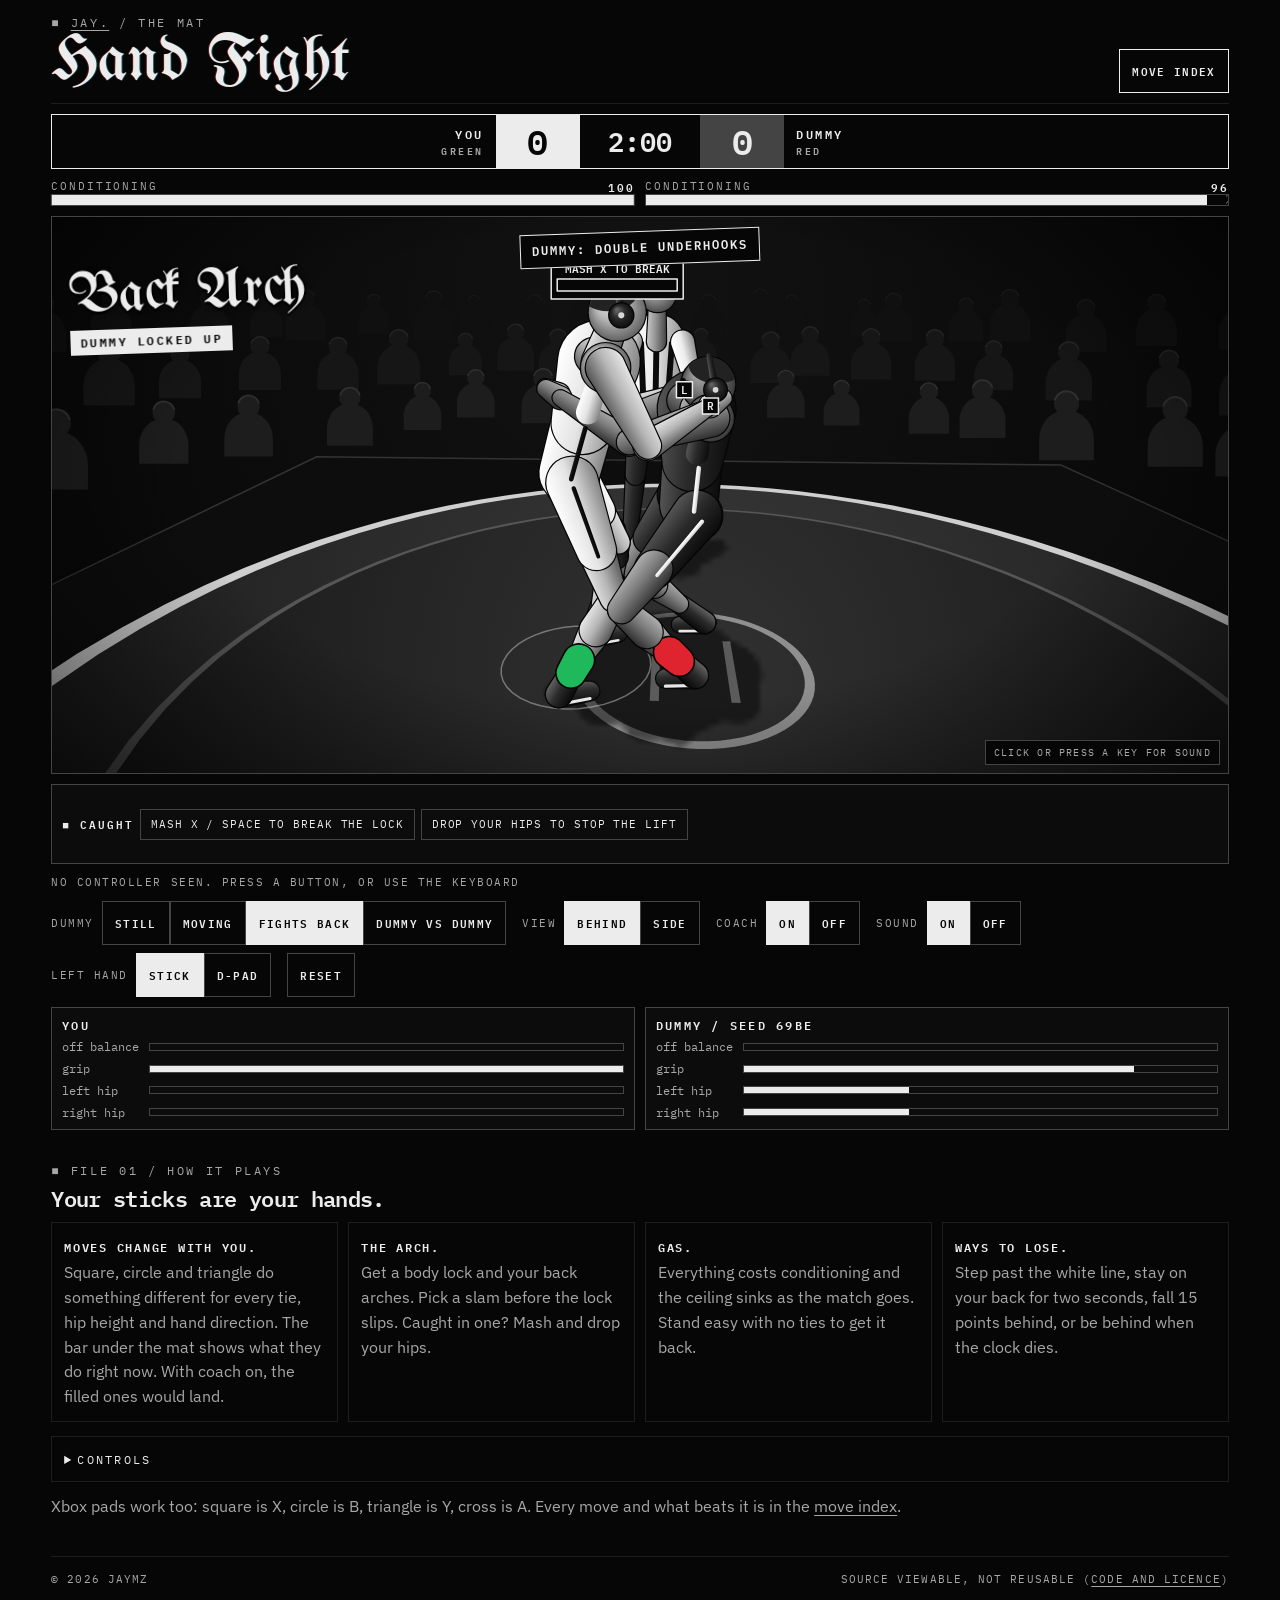
==== index.html @ d969479d "hand fight: browser wrestling game and move index" ====
<!doctype html>
<!-- hand fight · © 2026 Jay · https://ag0nyy-ops.github.io/wrestle/ · source viewable, not reusable (LICENSE) -->
<html lang="en">
<head>
  <meta charset="utf-8">
  <meta name="viewport" content="width=device-width,initial-scale=1">
  <title>Hand Fight — jay.</title>
  <meta name="description" content="A wrestling game in the browser. Your sticks are your hands, your triggers are your hips.">
  <meta name="theme-color" content="#060606">
  <link rel="icon" href="assets/favicon.svg" type="image/svg+xml">
  <link rel="preload" href="assets/fonts/ibm-plex-mono-400-latin.woff2" as="font" type="font/woff2" crossorigin>
  <link rel="preload" href="assets/fonts/unifrakturmaguntia-400-latin.woff2" as="font" type="font/woff2" crossorigin>
  <link rel="stylesheet" href="css/style.css">
</head>
<body>
<a class="skip" href="#mat">Skip to the mat</a>
<div class="wrap">
  <header class="top">
    <div>
      <p class="label"><a href="/">jay.</a> / the mat</p>
      <h1>Hand Fight</h1>
    </div>
    <nav aria-label="Pages"><a class="btn" href="moves.html" target="_blank" rel="noopener">Move index</a></nav>
  </header>

  <div id="board" aria-label="Scoreboard">
    <span class="side l"><b id="sw0">you</b><small>green</small></span><strong id="sc0">0</strong><div id="clock" role="timer">2:00</div><strong id="sc1">0</strong><span class="side"><b id="sw1">dummy</b><small>red</small></span>
  </div>
  <div class="tanks" aria-label="Conditioning">
    <div class="tank"><span>conditioning <b id="cn0">100</b></span><div class="gauge"><i id="c0"></i><u id="cap0"></u></div></div>
    <div class="tank"><span>conditioning <b id="cn1">100</b></span><div class="gauge"><i id="c1"></i><u id="cap1"></u></div></div>
  </div>

  <main class="stage" id="mat" tabindex="-1">
    <canvas id="c" role="img" aria-label="Two wrestlers and a referee on a mat"></canvas>
    <div class="atmosphere" aria-hidden="true"></div>
    <div id="msg" role="status" hidden></div>
    <div id="call" aria-hidden="true" hidden><b></b><span></span></div>
    <p id="hear" hidden>click or press a key for sound</p>
  </main>
  <div id="moves" aria-label="What your buttons do right now"></div>
  <p id="pad" role="status">no controller seen. press a button, or use the keyboard</p>

  <div class="row">
    <div class="seg" id="mode"><em>Dummy</em><button id="m-still" data-v="still">Still</button><button id="m-move" data-v="move">Moving</button><button id="m-fight" data-v="fight">Fights back</button><button id="m-watch" data-v="watch">Dummy vs dummy</button></div>
    <div class="seg" id="cam"><em>View</em><button id="v-behind" data-v="behind">Behind</button><button id="v-side" data-v="side">Side</button></div>
    <div class="seg" id="coach"><em>Coach</em><button id="a-on" data-v="on">On</button><button id="a-off" data-v="off">Off</button></div>
    <div class="seg" id="sound"><em>Sound</em><button id="s-on" data-v="on">On</button><button id="s-off" data-v="off">Off</button></div>
    <div class="seg" id="lh"><em>Left hand</em><button id="h-stick" data-v="stick">Stick</button><button id="h-dpad" data-v="dpad">D-pad</button></div>
    <button id="reset">Reset</button>
  </div>

  <div class="read">
    <div class="card"><b id="n0">you</b><span>off balance</span><div class="bar"><i id="b0"></i></div><span>grip</span><div class="bar"><i id="s0"></i></div><span>left hip</span><div class="bar"><i id="l0"></i></div><span>right hip</span><div class="bar"><i id="r0"></i></div></div>
    <div class="card"><b id="n1">dummy</b><span>off balance</span><div class="bar"><i id="b1"></i></div><span>grip</span><div class="bar"><i id="s1"></i></div><span>left hip</span><div class="bar"><i id="l1"></i></div><span>right hip</span><div class="bar"><i id="r1"></i></div></div>
  </div>

  <section aria-labelledby="how">
    <p class="label">file 01 / how it plays</p>
    <h2 id="how">Your sticks are your hands.</h2>
    <ul class="rules">
      <li><b>Moves change with you.</b> Square, circle and triangle do something different for every tie, hip height and hand direction. The bar under the mat shows what they do right now. With coach on, the filled ones would land.</li>
      <li><b>The arch.</b> Get a body lock and your back arches. Pick a slam before the lock slips. Caught in one? Mash and drop your hips.</li>
      <li><b>Gas.</b> Everything costs conditioning and the ceiling sinks as the match goes. Stand easy with no ties to get it back.</li>
      <li><b>Ways to lose.</b> Step past the white line, stay on your back for two seconds, fall 15 points behind, or be behind when the clock dies.</li>
    </ul>
    <details id="help"><summary>Controls</summary><div class="tw"><table>
      <tr><th>Action</th><th>Controller</th><th>Keyboard</th></tr>
      <tr><td>Left hand</td><td>Left stick or D-pad</td><td>W A S D</td></tr>
      <tr><td>Right hand</td><td>Right stick</td><td>I J K L</td></tr>
      <tr><td>Drop left / right hip</td><td>L2 / R2</td><td>Q / O (add Shift for all the way)</td></tr>
      <tr><td>Grab a wrist (hold)</td><td>L1 / R1</td><td>E / U</td></tr>
      <tr><td>Moves</td><td>Square / circle / triangle</td><td>1 / 2 / 3</td></tr>
      <tr><td>Get up, break a lock</td><td>Mash cross</td><td>Mash Space</td></tr>
      <tr><td>Walk in or back</td><td>Both hands fully up or down</td><td>W + I or S + K</td></tr>
      <tr><td>Circle</td><td>Both hands fully left or right</td><td>A + J or D + L</td></tr>
      <tr><td>Shoot</td><td>Hips low, throw both hands forward</td><td>Q + O, then W + I</td></tr>
      <tr><td>Sprawl</td><td>Pull both hands down as they come in</td><td>S + K</td></tr>
      <tr><td>Slip (bad)</td><td>Both triggers all the way</td><td>Shift + Q + O</td></tr>
      <tr><td>Reset, or join as player two</td><td>Options</td><td></td></tr>
    </table></div></details>
    <p class="fine">Xbox pads work too: square is X, circle is B, triangle is Y, cross is A. Every move and what beats it is in the <a href="moves.html" target="_blank" rel="noopener">move index</a>.</p>
  </section>

  <footer><span>© 2026 Jaymz</span><span>source viewable, not reusable (<a href="https://github.com/ag0nyy-ops/wrestle">code and licence</a>)</span></footer>
</div>
<script src="js/core.js"></script>
<script src="js/moves.js"></script>
<script src="js/audio.js"></script>
<script src="js/render.js"></script>
<script src="js/game.js"></script>
</body>
</html>
---- css/style.css ----
/* hand fight · © 2026 Jay · https://ag0nyy-ops.github.io/wrestle/ · source viewable, not reusable (LICENSE)
   Black and white, like the rest of the dossier. The two ankle bands are the only colour. */
@font-face { font-family: "IBM Plex Mono"; font-weight: 400; font-display: swap; src: url("../assets/fonts/ibm-plex-mono-400-latin.woff2") format("woff2"); }
@font-face { font-family: "IBM Plex Mono"; font-weight: 600; font-display: swap; src: url("../assets/fonts/ibm-plex-mono-600-latin.woff2") format("woff2"); }
@font-face { font-family: "IBM Plex Sans"; font-weight: 400; font-display: swap; src: url("../assets/fonts/ibm-plex-sans-latin.woff2") format("woff2"); }
@font-face { font-family: "UnifrakturMaguntia"; font-weight: 400; font-display: swap; src: url("../assets/fonts/unifrakturmaguntia-400-latin.woff2") format("woff2"); }

:root {
  --bg: #060606; --fg: #ececec;
  --bg-2: color-mix(in oklab, var(--fg) 4%, var(--bg));
  --muted: color-mix(in oklab, var(--fg) 74%, var(--bg));
  --line: color-mix(in oklab, var(--fg) 13%, var(--bg));
  --strong: color-mix(in oklab, var(--fg) 32%, var(--bg));
  --goth: "UnifrakturMaguntia", "Old English Text MT", serif;
  --mono: "IBM Plex Mono", ui-monospace, SFMono-Regular, Menlo, monospace;
  --sans: "IBM Plex Sans", system-ui, -apple-system, "Segoe UI", sans-serif;
  color-scheme: dark;
}
*, *::before, *::after { box-sizing: border-box; }
html { background: var(--bg); color: var(--fg); -webkit-text-size-adjust: 100%; }
body { margin: 0; font: 400 .78rem/1.5 var(--mono); -webkit-font-smoothing: antialiased; }
[hidden] { display: none !important; }
h1, h2, h3, p, ul, ol, dl, dd { margin: 0; padding: 0; }
ul, ol { list-style: none; }
a { color: inherit; text-underline-offset: 3px; }
::selection { background: var(--fg); color: var(--bg); }
:focus-visible { outline: 2px solid var(--fg); outline-offset: 3px; }
.skip { position: absolute; left: 8px; top: -60px; z-index: 10; background: var(--fg); color: var(--bg); padding: 12px; }
.skip:focus { top: 8px; }
.wrap { max-width: 1320px; margin: 0 auto; padding: 14px clamp(16px, 4vw, 56px) 32px; display: flex; flex-direction: column; gap: 10px; }

.label { font-size: .75rem; letter-spacing: .22em; text-transform: uppercase; color: var(--muted); }
.label::before { content: "■ "; }
h1 { font: 400 clamp(2.6rem, 7vw, 4rem)/.95 var(--goth); text-shadow: -1px 0 rgba(255, 60, 60, .35), 1px 0 rgba(60, 220, 255, .35); }
h2 { font: 600 1.35rem/1.2 var(--mono); letter-spacing: -.03em; margin: 6px 0 10px; }
.top { display: flex; flex-wrap: wrap; align-items: flex-end; justify-content: space-between; gap: 8px; border-bottom: 1px solid var(--line); padding-bottom: 10px; }
button, .btn { font: 600 .7rem/1 var(--mono); letter-spacing: .12em; text-transform: uppercase; background: var(--bg); color: var(--fg); border: 1px solid var(--strong); border-radius: 0; min-height: 44px; padding: 0 12px; cursor: pointer; }
.btn { display: inline-flex; align-items: center; text-decoration: none; border-color: var(--fg); }
button:hover { border-color: var(--fg); }
.btn:hover, button[aria-pressed="true"] { background: var(--fg); color: var(--bg); border-color: var(--fg); }

/* scoreboard and gas */
#board { display: grid; grid-template-columns: minmax(0, 1fr) auto auto auto minmax(0, 1fr); border: 1px solid var(--fg); font-weight: 600; font-variant-numeric: tabular-nums; }
#board span { align-self: center; padding: 0 12px; letter-spacing: .2em; text-transform: uppercase; overflow: hidden; white-space: nowrap; }
#board .l { text-align: right; }
#board b { display: block; overflow: hidden; text-overflow: ellipsis; }
#board small { display: block; font-size: .6rem; color: var(--muted); }
#board strong { min-width: 2.4em; text-align: center; font-size: 2.2rem; line-height: 1.5; background: var(--fg); color: var(--bg); }
#board #sc1 { background: var(--strong); color: var(--fg); }
#clock { align-self: center; min-width: 4.4em; text-align: center; font-size: 1.7rem; }
.tanks { display: grid; grid-template-columns: repeat(2, minmax(0, 1fr)); gap: 10px; }
.tank span { display: flex; justify-content: space-between; gap: 8px; font-size: .66rem; letter-spacing: .18em; text-transform: uppercase; color: var(--muted); }
.tank b { color: var(--fg); }
.gauge { position: relative; height: 12px; border: 1px solid var(--strong); }
.gauge i { position: absolute; top: 0; bottom: 0; left: 0; width: 100%; background: var(--fg); }
/* the hatched end is conditioning you can't get back this match */
.gauge u { position: absolute; top: 0; bottom: 0; right: 0; width: 0; background: repeating-linear-gradient(135deg, var(--strong) 0 2px, transparent 2px 5px); }
.tank:first-child .gauge { transform: scaleX(-1); }

/* the mat */
.stage { position: relative; height: clamp(360px, 62vh, 780px); border: 1px solid var(--strong); overflow: hidden; }
canvas { position: absolute; inset: 0; width: 100%; height: 100%; display: block; }
.atmosphere { position: absolute; inset: 0; pointer-events: none; background: radial-gradient(ellipse at 50% 45%, transparent 55%, rgba(0, 0, 0, .65) 100%); }
.atmosphere::after { content: ""; position: absolute; inset: 0; background: url("../assets/grain.png") 0 0 / 128px 128px; opacity: .07; }
.atmosphere.fixed { position: fixed; z-index: 1; background: radial-gradient(ellipse at 50% 45%, transparent 70%, rgba(0, 0, 0, .3) 100%); }
.atmosphere.fixed::after { opacity: .045; }
#msg { position: absolute; left: 50%; top: 14px; transform: translateX(-50%) rotate(-2deg); border: 1.5px solid var(--fg); background: var(--bg); padding: .4rem .7rem; font-weight: 600; letter-spacing: .16em; text-transform: uppercase; width: max-content; max-width: 92%; text-align: center; }
#call { position: absolute; left: 16px; top: 52px; max-width: 46%; text-align: left; pointer-events: none; transform-origin: left top; animation: jdx-stamp .28s cubic-bezier(.2, 1.6, .4, 1) both; }
#call b { display: block; margin-bottom: 6px; font: 400 clamp(1.7rem, 4.4vw, 3.8rem)/1 var(--goth); text-transform: capitalize; text-shadow: 0 0 18px #000, 0 3px 0 #000, -2px 0 #000, 2px 0 #000; }
#call span { display: inline-block; background: var(--fg); color: var(--bg); padding: 3px 10px; font-weight: 600; letter-spacing: .2em; text-transform: uppercase; }
#call span:empty { display: none; }
@keyframes jdx-stamp { from { opacity: 0; transform: scale(1.7) rotate(-5deg); } to { opacity: 1; transform: scale(1) rotate(-2deg); } }
#hear { position: absolute; right: 8px; bottom: 8px; background: var(--bg); border: 1px solid var(--strong); color: var(--muted); padding: 4px 8px; font-size: .64rem; letter-spacing: .12em; text-transform: uppercase; }

/* what the buttons do right now */
#moves { display: flex; flex-wrap: wrap; align-items: center; gap: 6px; min-height: 80px; align-content: center; padding: 8px 10px; border: 1px solid var(--strong); background: var(--bg-2); letter-spacing: .08em; text-transform: uppercase; font-size: .7rem; }
#moves em { font-style: normal; font-weight: 600; letter-spacing: .18em; }
#moves em::before { content: "■ "; }
#moves small { flex: 1 1 100%; color: var(--muted); font-size: .64rem; order: 3; }
#moves span { border: 1px solid var(--strong); padding: 6px 10px; }
#moves span.open { background: var(--fg); color: var(--bg); border-color: var(--fg); font-weight: 600; }
#moves span b { font-size: .95rem; line-height: 1; }
#pad { letter-spacing: .14em; text-transform: uppercase; color: var(--muted); font-size: .68rem; }

.row { display: flex; flex-wrap: wrap; gap: 8px 16px; align-items: center; }
.seg { display: flex; align-items: center; flex-wrap: wrap; }
.seg em { font-style: normal; color: var(--muted); margin-right: 8px; letter-spacing: .14em; text-transform: uppercase; font-size: .68rem; }
.read { display: grid; grid-template-columns: repeat(2, minmax(0, 1fr)); gap: 10px; }
.card { background: var(--bg-2); border: 1px solid var(--strong); padding: 8px 10px; display: grid; grid-template-columns: auto minmax(0, 1fr); gap: 3px 10px; align-items: center; }
.card b { grid-column: 1 / -1; letter-spacing: .18em; text-transform: uppercase; }
.card span { color: var(--muted); }
.bar { height: 8px; border: 1px solid var(--strong); }
.bar i { display: block; height: 100%; width: 0; background: var(--fg); }

section { margin-top: 22px; }
.rules { display: grid; grid-template-columns: repeat(auto-fit, minmax(min(100%, 280px), 1fr)); gap: 10px; margin-bottom: 14px; }
.rules li { border: 1px solid var(--line); padding: 12px; font: 400 1rem/1.55 var(--sans); color: var(--muted); }
.rules b { display: block; color: var(--fg); font: 600 .78rem/2 var(--mono); letter-spacing: .14em; text-transform: uppercase; }
details { border: 1px solid var(--line); padding: 0 12px; }
summary { cursor: pointer; line-height: 44px; letter-spacing: .18em; text-transform: uppercase; }
.tw { overflow-x: auto; padding-bottom: 10px; }
table { border-collapse: collapse; width: 100%; }
td, th { text-align: left; padding: 5px 12px 5px 0; border-top: 1px solid var(--line); white-space: nowrap; }
th { color: var(--muted); font-weight: 400; }
.fine { margin-top: 12px; font: 400 1rem/1.6 var(--sans); color: var(--muted); }
footer { display: flex; flex-wrap: wrap; justify-content: space-between; gap: 8px; border-top: 1px solid var(--line); margin-top: 26px; padding-top: 14px; color: var(--muted); font-size: .68rem; letter-spacing: .1em; text-transform: uppercase; }

/* move index */
.index .wrap { gap: 14px; }
.lede { max-width: 70ch; font: 400 1.06rem/1.65 var(--sans); color: var(--muted); }
.find { display: flex; flex-wrap: wrap; align-items: center; gap: 10px; }
.find label { color: var(--muted); letter-spacing: .14em; text-transform: uppercase; font-size: .68rem; }
.find input { flex: 1 1 260px; min-width: 0; min-height: 44px; background: var(--bg-2); color: var(--fg); border: 1px solid var(--strong); border-radius: 0; padding: 0 12px; font: 400 1rem var(--mono); }
#count { color: var(--muted); letter-spacing: .14em; text-transform: uppercase; }
.moveset { margin-top: 18px; }
.moveset .blurb { font: 400 1rem/1.6 var(--sans); color: var(--muted); max-width: 70ch; margin-bottom: 14px; }
.grid { display: grid; grid-template-columns: repeat(auto-fill, minmax(min(100%, 290px), 1fr)); gap: 10px; }
.move { border: 1px solid var(--strong); background: var(--bg-2); padding: 12px; display: flex; flex-direction: column; gap: 9px; }
.move__head { display: flex; justify-content: space-between; align-items: center; min-height: 20px; }
.move__no { color: var(--muted); font-size: .64rem; letter-spacing: .2em; }
.stamp { border: 1.5px solid var(--fg); padding: 0 6px; font-size: .62rem; font-weight: 600; letter-spacing: .2em; text-transform: uppercase; transform: rotate(-4deg); }
.move h3 { font: 600 1.08rem/1.25 var(--mono); letter-spacing: -.02em; }
.chips { display: flex; flex-wrap: wrap; gap: 5px; }
.chip { border: 1px solid var(--line); padding: 3px 7px; font-size: .68rem; text-transform: uppercase; letter-spacing: .06em; }
.chip--btn { background: var(--fg); color: var(--bg); border-color: var(--fg); font-weight: 600; }
.chip small { font-size: .6rem; font-weight: 400; }
.move dl { display: grid; grid-template-columns: auto minmax(0, 1fr); gap: 4px 12px; border-top: 1px solid var(--line); padding-top: 9px; }
.move dt { color: var(--muted); font-size: .64rem; letter-spacing: .14em; text-transform: uppercase; padding-top: 2px; }
.move dd { font: 400 .9rem/1.45 var(--sans); }
.none { padding: 30px 0; color: var(--muted); }

@media (max-width: 600px) {
  #board span { padding: 0 5px; letter-spacing: .04em; font-size: .68rem; }
  #board small { letter-spacing: .04em; font-size: .55rem; }
  #board strong { font-size: 1.5rem; min-width: 1.7em; }
  #clock { font-size: 1.15rem; min-width: 3.4em; }
  .read { grid-template-columns: 1fr; }
  .stage { height: 58vh; }
  #moves { min-height: 120px; }
  .tank span { letter-spacing: .06em; font-size: .6rem; }
}
@media (prefers-reduced-motion: reduce) { #call { animation: none; transform: rotate(-2deg); } }
@media (prefers-contrast: more) { :root { --muted: var(--fg); --strong: var(--fg); --line: #666; } .atmosphere { display: none; } }
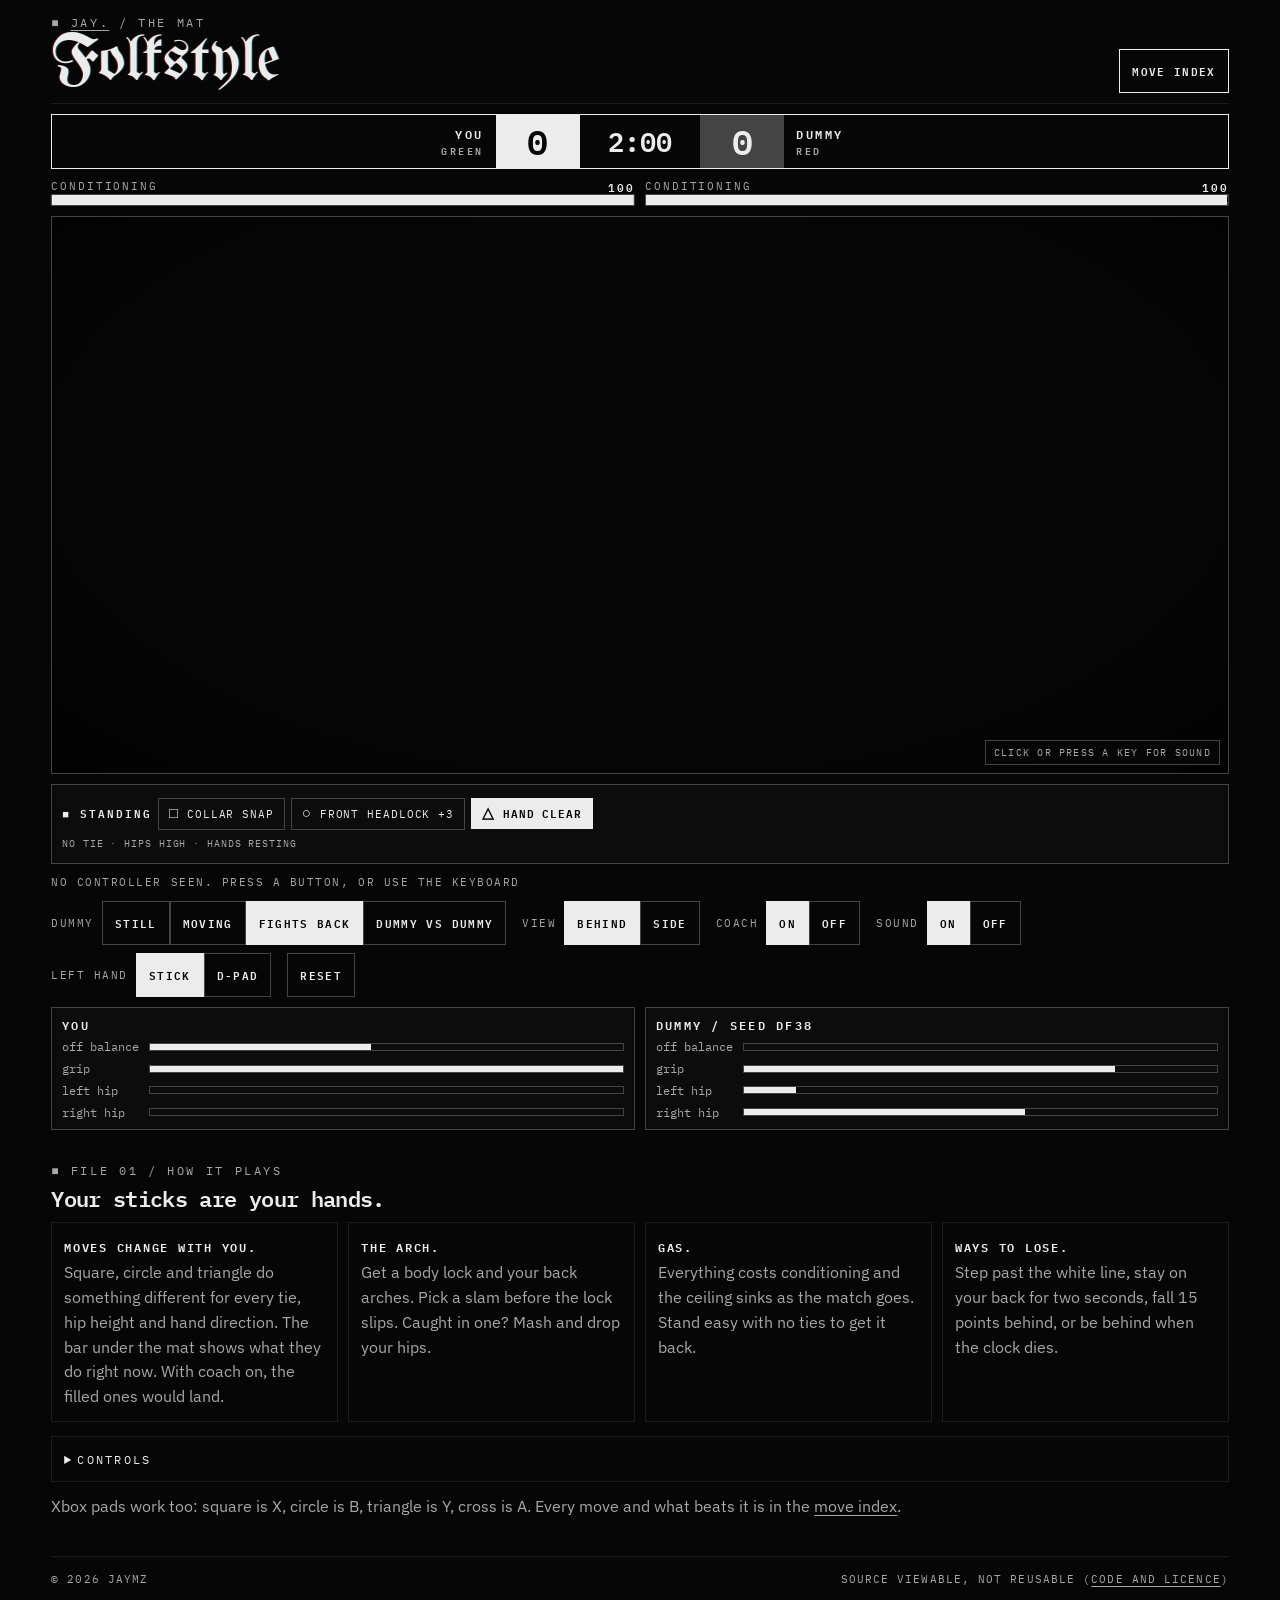
==== commit 330a6eb6: "rename the game to folkstyle" ====
--- a/index.html
+++ b/index.html
@@ -1,10 +1,10 @@
 <!doctype html>
-<!-- hand fight · © 2026 Jay · https://ag0nyy-ops.github.io/wrestle/ · source viewable, not reusable (LICENSE) -->
+<!-- folkstyle · © 2026 Jay · https://ag0nyy-ops.github.io/wrestle/ · source viewable, not reusable (LICENSE) -->
 <html lang="en">
 <head>
   <meta charset="utf-8">
   <meta name="viewport" content="width=device-width,initial-scale=1">
-  <title>Hand Fight — jay.</title>
+  <title>Folkstyle — jay.</title>
   <meta name="description" content="A wrestling game in the browser. Your sticks are your hands, your triggers are your hips.">
   <meta name="theme-color" content="#060606">
   <link rel="icon" href="assets/favicon.svg" type="image/svg+xml">
@@ -18,7 +18,7 @@
   <header class="top">
     <div>
       <p class="label"><a href="/">jay.</a> / the mat</p>
-      <h1>Hand Fight</h1>
+      <h1>Folkstyle</h1>
     </div>
     <nav aria-label="Pages"><a class="btn" href="moves.html" target="_blank" rel="noopener">Move index</a></nav>
   </header>
--- a/css/style.css
+++ b/css/style.css
@@ -1,4 +1,4 @@
-/* hand fight · © 2026 Jay · https://ag0nyy-ops.github.io/wrestle/ · source viewable, not reusable (LICENSE)
+/* folkstyle · © 2026 Jay · https://ag0nyy-ops.github.io/wrestle/ · source viewable, not reusable (LICENSE)
    Black and white, like the rest of the dossier. The two ankle bands are the only colour. */
 @font-face { font-family: "IBM Plex Mono"; font-weight: 400; font-display: swap; src: url("../assets/fonts/ibm-plex-mono-400-latin.woff2") format("woff2"); }
 @font-face { font-family: "IBM Plex Mono"; font-weight: 600; font-display: swap; src: url("../assets/fonts/ibm-plex-mono-600-latin.woff2") format("woff2"); }
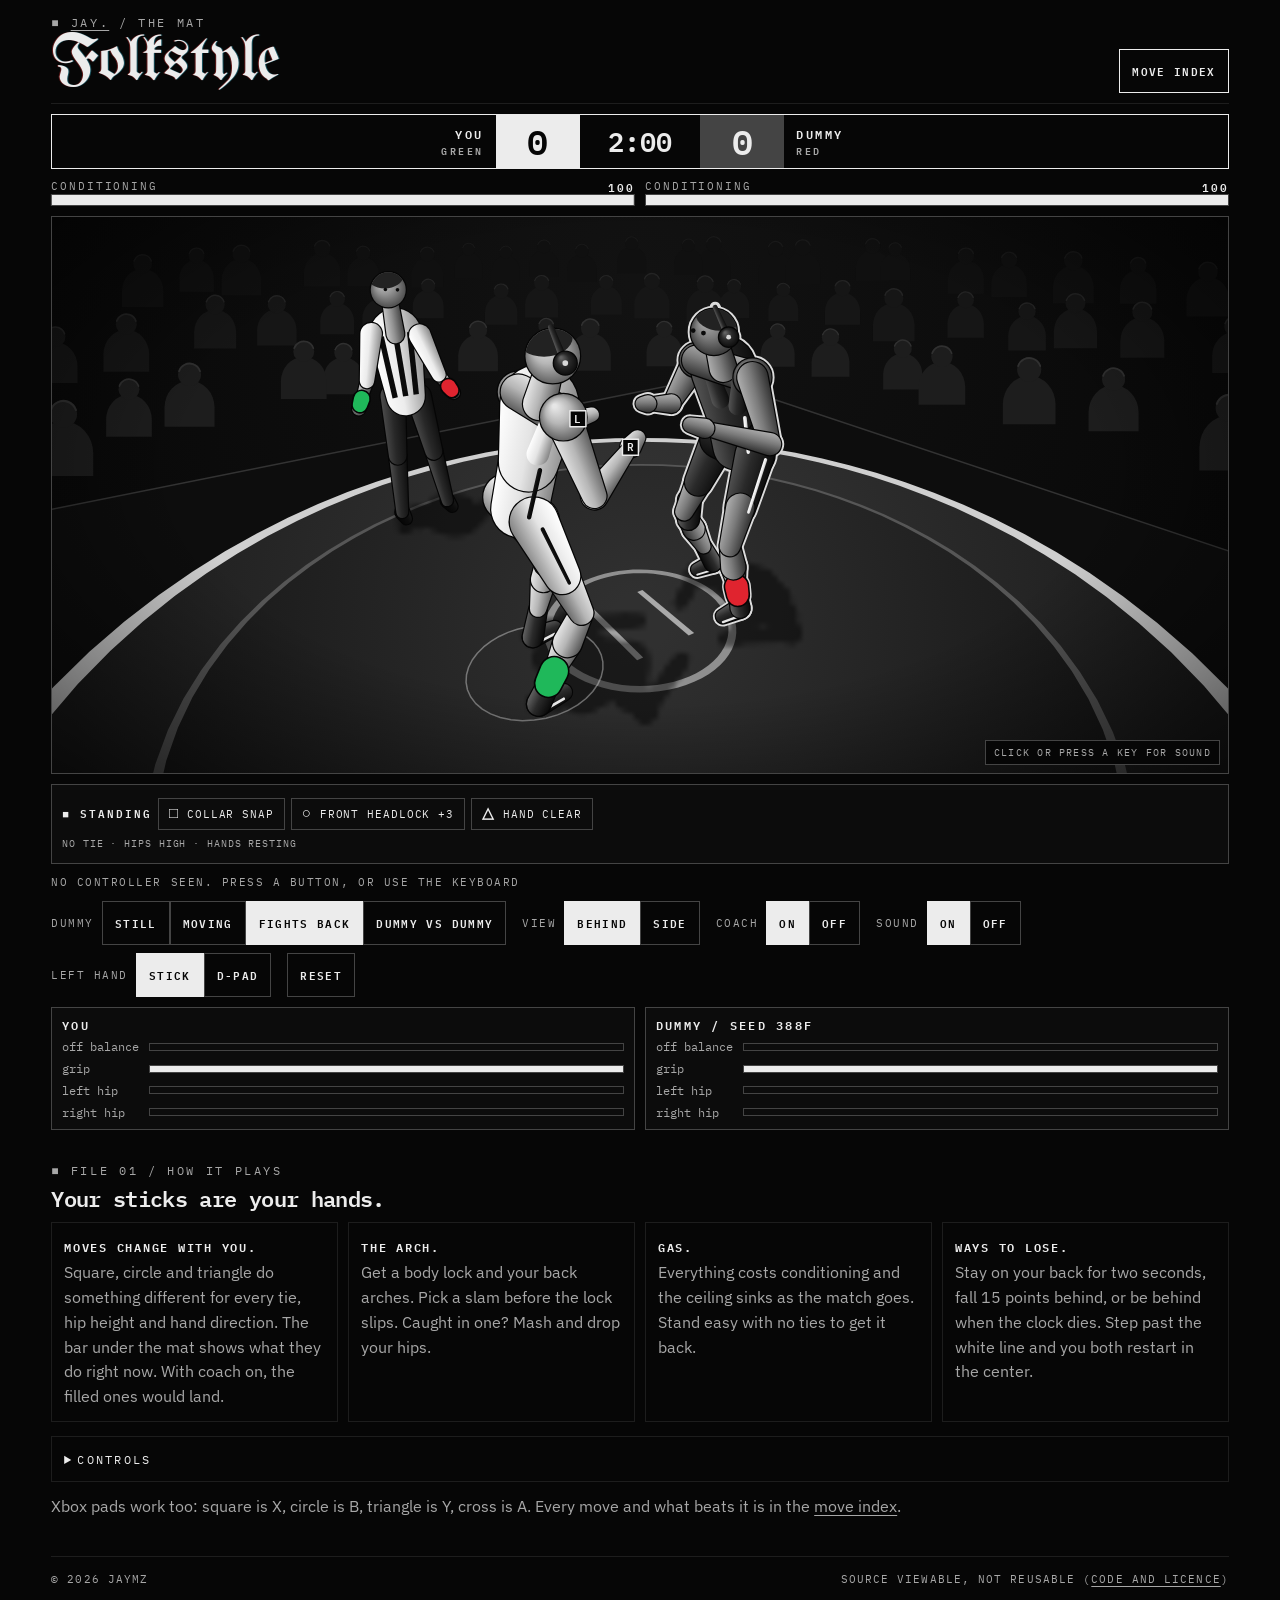
==== commit ac78b741: "dummy waits for the start, player two leaves cleanly, ring-outs restart in the center, new pins and " ====
--- a/index.html
+++ b/index.html
@@ -62,7 +62,7 @@
       <li><b>Moves change with you.</b> Square, circle and triangle do something different for every tie, hip height and hand direction. The bar under the mat shows what they do right now. With coach on, the filled ones would land.</li>
       <li><b>The arch.</b> Get a body lock and your back arches. Pick a slam before the lock slips. Caught in one? Mash and drop your hips.</li>
       <li><b>Gas.</b> Everything costs conditioning and the ceiling sinks as the match goes. Stand easy with no ties to get it back.</li>
-      <li><b>Ways to lose.</b> Step past the white line, stay on your back for two seconds, fall 15 points behind, or be behind when the clock dies.</li>
+      <li><b>Ways to lose.</b> Stay on your back for two seconds, fall 15 points behind, or be behind when the clock dies. Step past the white line and you both restart in the center.</li>
     </ul>
     <details id="help"><summary>Controls</summary><div class="tw"><table>
       <tr><th>Action</th><th>Controller</th><th>Keyboard</th></tr>
--- a/css/style.css
+++ b/css/style.css
@@ -66,7 +66,8 @@
 .atmosphere.fixed::after { opacity: .045; }
 #msg { position: absolute; left: 50%; top: 14px; transform: translateX(-50%) rotate(-2deg); border: 1.5px solid var(--fg); background: var(--bg); padding: .4rem .7rem; font-weight: 600; letter-spacing: .16em; text-transform: uppercase; width: max-content; max-width: 92%; text-align: center; }
 #call { position: absolute; left: 16px; top: 52px; max-width: 46%; text-align: left; pointer-events: none; transform-origin: left top; animation: jdx-stamp .28s cubic-bezier(.2, 1.6, .4, 1) both; }
-#call b { display: block; margin-bottom: 6px; font: 400 clamp(1.7rem, 4.4vw, 3.8rem)/1 var(--goth); text-transform: capitalize; text-shadow: 0 0 18px #000, 0 3px 0 #000, -2px 0 #000, 2px 0 #000; }
+#call b { display: block; margin-bottom: 6px; font: 600 clamp(1.3rem, 3.1vw, 2.6rem)/1.1 var(--mono); letter-spacing: -.03em; text-transform: capitalize; text-shadow: 0 0 18px #000, 0 3px 0 #000, -2px 0 #000, 2px 0 #000; }
+#call.title b { font: 400 clamp(1.7rem, 4.4vw, 3.8rem)/1 var(--goth); letter-spacing: normal; }
 #call span { display: inline-block; background: var(--fg); color: var(--bg); padding: 3px 10px; font-weight: 600; letter-spacing: .2em; text-transform: uppercase; }
 #call span:empty { display: none; }
 @keyframes jdx-stamp { from { opacity: 0; transform: scale(1.7) rotate(-5deg); } to { opacity: 1; transform: scale(1) rotate(-2deg); } }
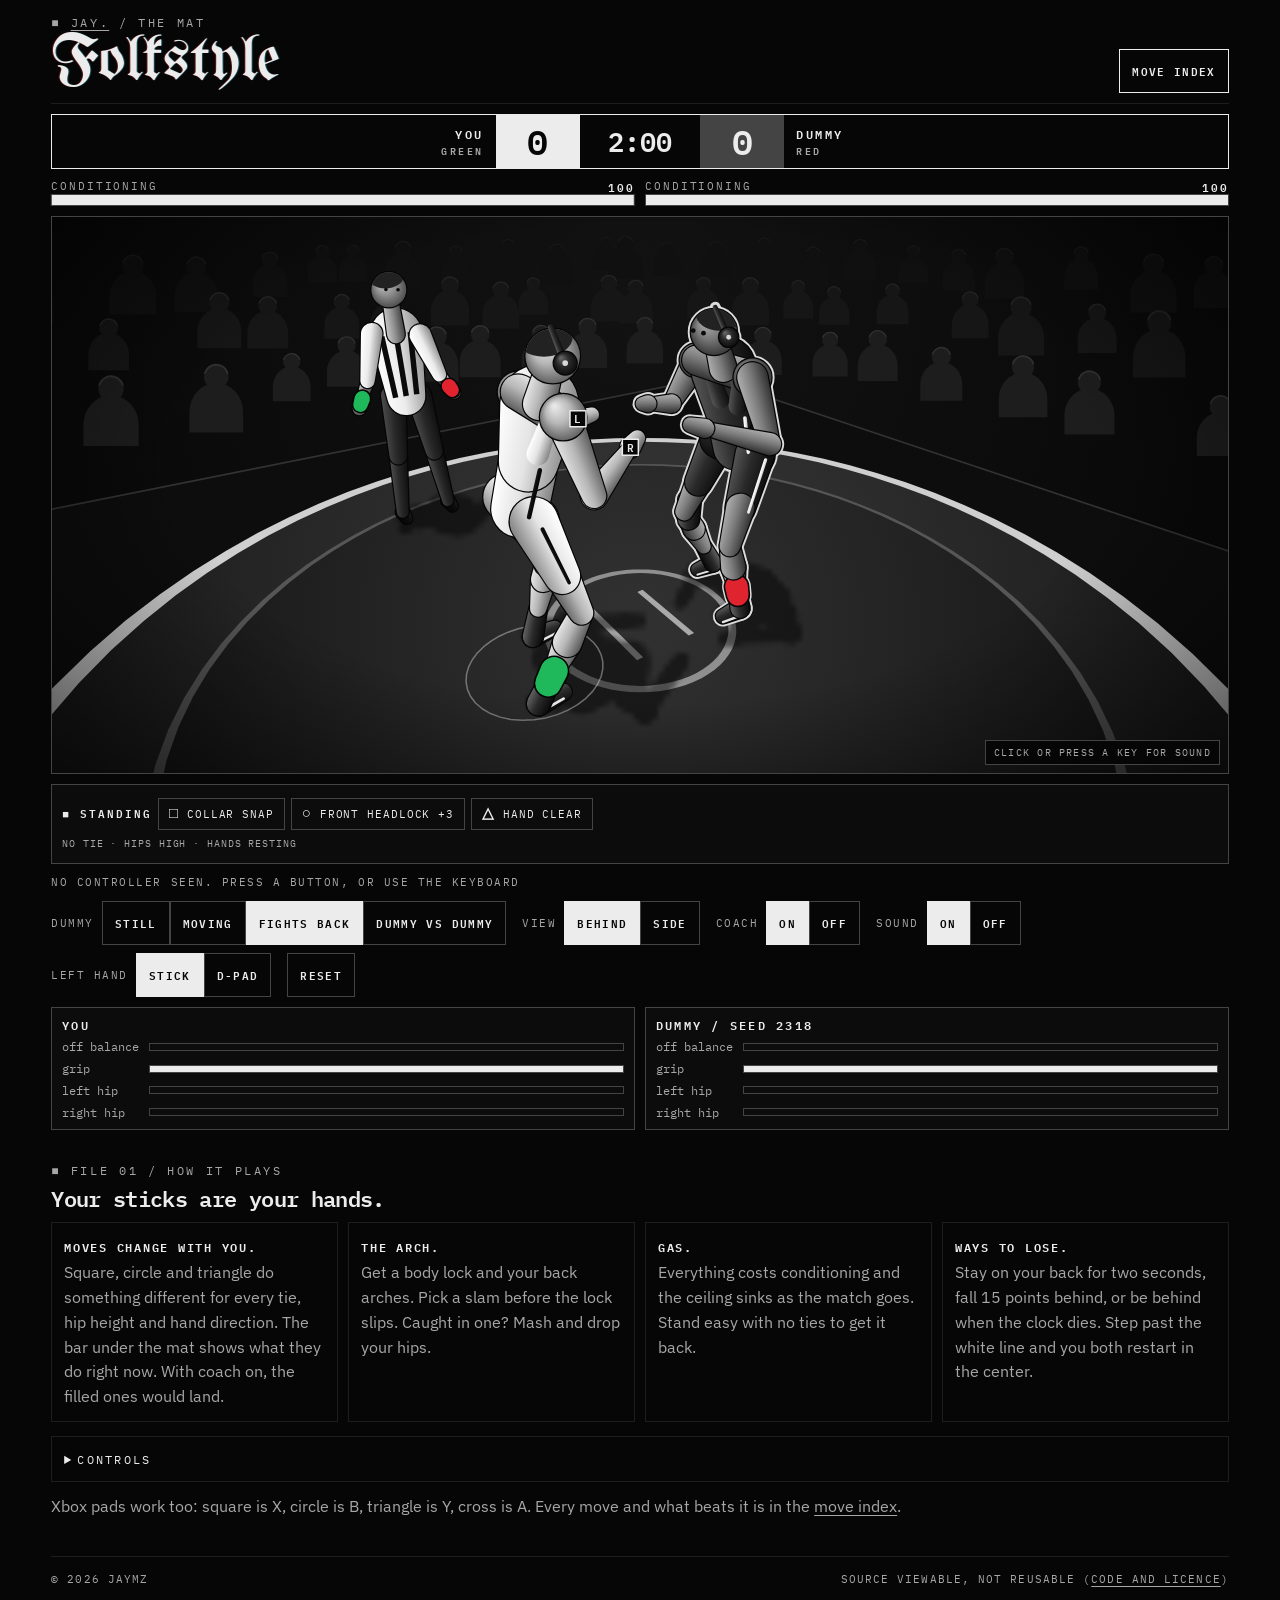
==== commit e0eb5114: "tidy the folkstyle page: share previews, a README screenshot, full controls table, last hand fight l" ====
--- a/index.html
+++ b/index.html
@@ -1,11 +1,22 @@
 <!doctype html>
-<!-- folkstyle · © 2026 Jay · https://ag0nyy-ops.github.io/wrestle/ · source viewable, not reusable (LICENSE) -->
+<!-- folkstyle · © 2026 Jaymz · https://ag0nyy-ops.github.io/wrestle/ · source viewable, not reusable (LICENSE) -->
 <html lang="en">
 <head>
   <meta charset="utf-8">
   <meta name="viewport" content="width=device-width,initial-scale=1">
   <title>Folkstyle — jay.</title>
-  <meta name="description" content="A wrestling game in the browser. Your sticks are your hands, your triggers are your hips.">
+  <meta name="description" content="A wrestling game in the browser. Your sticks are your hands, your triggers are your hips, your bumpers grab wrists.">
+  <link rel="canonical" href="https://ag0nyy-ops.github.io/wrestle/">
+  <meta property="og:type" content="website">
+  <meta property="og:site_name" content="jay.">
+  <meta property="og:title" content="Folkstyle">
+  <meta property="og:description" content="A wrestling game in the browser. Your sticks are your hands, your triggers are your hips, your bumpers grab wrists.">
+  <meta property="og:url" content="https://ag0nyy-ops.github.io/wrestle/">
+  <meta property="og:image" content="https://ag0nyy-ops.github.io/wrestle/assets/og-image.jpg">
+  <meta property="og:image:width" content="1200">
+  <meta property="og:image:height" content="630">
+  <meta property="og:image:alt" content="One wrestler throws the other with a souplesse in Folkstyle, under two conditioning meters">
+  <meta name="twitter:card" content="summary_large_image">
   <meta name="theme-color" content="#060606">
   <link rel="icon" href="assets/favicon.svg" type="image/svg+xml">
   <link rel="preload" href="assets/fonts/ibm-plex-mono-400-latin.woff2" as="font" type="font/woff2" crossorigin>
--- a/css/style.css
+++ b/css/style.css
@@ -1,4 +1,4 @@
-/* folkstyle · © 2026 Jay · https://ag0nyy-ops.github.io/wrestle/ · source viewable, not reusable (LICENSE)
+/* folkstyle · © 2026 Jaymz · https://ag0nyy-ops.github.io/wrestle/ · source viewable, not reusable (LICENSE)
    Black and white, like the rest of the dossier. The two ankle bands are the only colour. */
 @font-face { font-family: "IBM Plex Mono"; font-weight: 400; font-display: swap; src: url("../assets/fonts/ibm-plex-mono-400-latin.woff2") format("woff2"); }
 @font-face { font-family: "IBM Plex Mono"; font-weight: 600; font-display: swap; src: url("../assets/fonts/ibm-plex-mono-600-latin.woff2") format("woff2"); }
